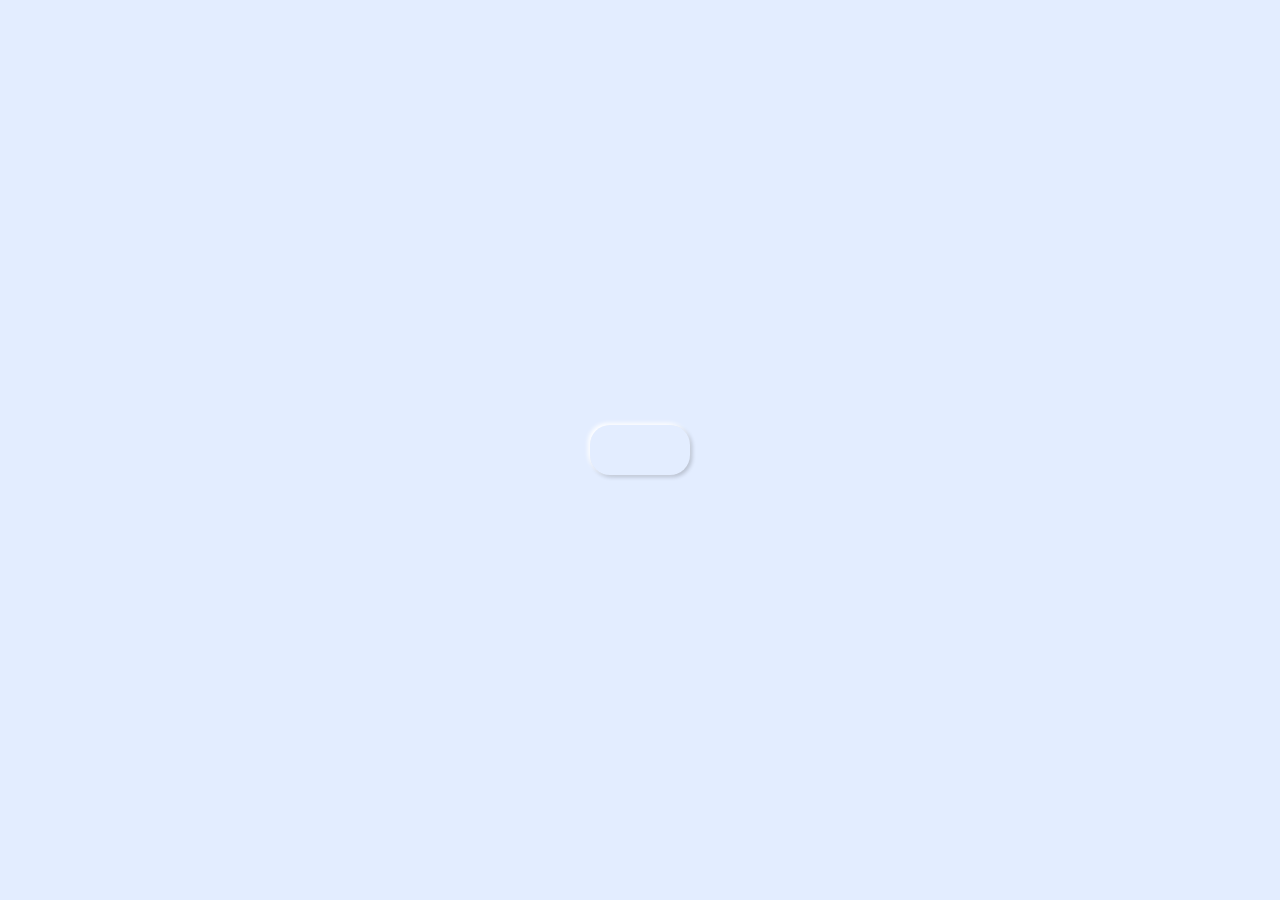
==== calculator/calculator.html @ 4bf5fa18 "push" ====
<!doctype html>
<html lang="en">
<head>
    <meta charset="UTF-8">
    <meta name="viewport"
          content="width=device-width, user-scalable=no, initial-scale=1.0, maximum-scale=1.0, minimum-scale=1.0">
    <meta http-equiv="X-UA-Compatible" content="ie=edge">
    <link type="text/css" rel="stylesheet" href="calculator.css">
    <title>Calculator</title>
</head>
<body>
<!--   <div class="calculator">-->
<!--       <div class="calculator__display">0</div>-->
<!--       <div class="calculator__keys">-->
<!--               <button data-action="add">+</button>-->
<!--               <button data-action="subtract">-</button>-->
<!--               <button data-action="multiply">x</button>-->
<!--               <button data-action="divide">/</button>-->
<!--               <button>7</button>-->
<!--               <button>8</button>-->
<!--               <button>9</button>-->
<!--               <button>4</button>-->
<!--               <button>5</button>-->
<!--               <button>6</button>-->
<!--               <button>1</button>-->
<!--               <button>2</button>-->
<!--               <button>3</button>-->
<!--               <button>0</button>-->
<!--           <button data-action="decimal">.</button>-->
<!--           <button data-action="clear">AC</button>-->
<!--           <button class="key&#45;&#45;equal" data-action="calculate">=</button>-->
<!--       </div>-->
<!--   </div>-->






<div id="test"></div>

</body>
<script src="calculator.js"></script>
</html>
---- calculator/calculator.css ----
* {
    margin: 0;
    padding: 0;
    box-sizing: border-box;
}
body {
    display: flex;
    align-items: center;
    justify-content: center;
    min-height: 100vh;
    background-color: #e3edff;
}
.calculator {
    width: 400px;
    height: 500px;
    background: gray;
    border-top-left-radius: 20px;
    border-top-right-radius: 20px;
}
.calculator__display {
    width: 100%;
    background-color: #222222;
    color: #fff;
    text-align: right;
    height: 100px;
    line-height: 100px;
    padding: 0 10px;
    border-top-left-radius: 20px;
    border-top-right-radius: 20px;
}
.calculator__keys {
    display: grid;
    grid-template-columns: repeat(4, 1fr);
}
.key--operator {
    background-color: #eee;
}
.active {
    background-color: #666666;
}
.calculator__keys > * {
    background-color: #fff;
    text-align: center;
    height: 80px;
    cursor: pointer;
    outline: none;
    border: 1px solid rgba(0,0,0,0.1);
}
.calculator__keys > *:hover {
    background-color: rgba(0,0,0,0.01);
}
.key--equal {
    background-image: linear-gradient(to bottom, #fe886a, #ff7033);
    grid-column: 4;
    height: 320px;
    grid-row: 2 / 6;
}


#test {
    width: 100px;
    height: 50px;
    box-shadow: -2px -2px 4px white,
2px 2px 4px rgba(0,0,0,0.2);
    border-radius: 20px;
}
#test:hover {
    box-shadow:  inset -2px -2px 4px white,
     inset 2px 2px 4px rgba(0,0,0,0.2);
}
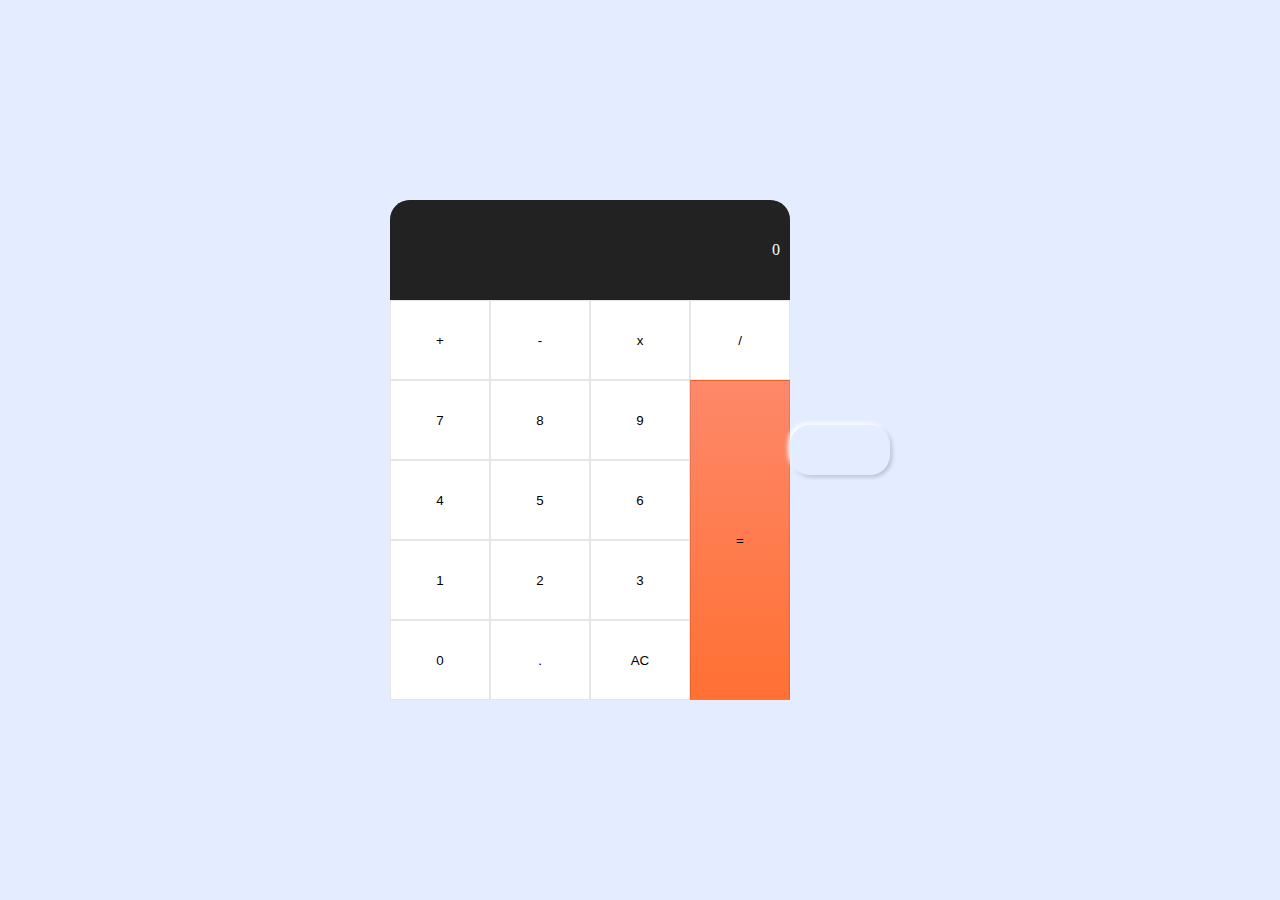
==== commit 6cc337c1: "push" ====
--- a/calculator/calculator.html
+++ b/calculator/calculator.html
@@ -9,28 +9,28 @@
     <title>Calculator</title>
 </head>
 <body>
-<!--   <div class="calculator">-->
-<!--       <div class="calculator__display">0</div>-->
-<!--       <div class="calculator__keys">-->
-<!--               <button data-action="add">+</button>-->
-<!--               <button data-action="subtract">-</button>-->
-<!--               <button data-action="multiply">x</button>-->
-<!--               <button data-action="divide">/</button>-->
-<!--               <button>7</button>-->
-<!--               <button>8</button>-->
-<!--               <button>9</button>-->
-<!--               <button>4</button>-->
-<!--               <button>5</button>-->
-<!--               <button>6</button>-->
-<!--               <button>1</button>-->
-<!--               <button>2</button>-->
-<!--               <button>3</button>-->
-<!--               <button>0</button>-->
-<!--           <button data-action="decimal">.</button>-->
-<!--           <button data-action="clear">AC</button>-->
-<!--           <button class="key&#45;&#45;equal" data-action="calculate">=</button>-->
-<!--       </div>-->
-<!--   </div>-->
+   <div class="calculator">
+       <div class="calculator__display">0</div>
+       <div class="calculator__keys">
+               <button data-action="add">+</button>
+               <button data-action="subtract">-</button>
+               <button data-action="multiply">x</button>
+               <button data-action="divide">/</button>
+               <button>7</button>
+               <button>8</button>
+               <button>9</button>
+               <button>4</button>
+               <button>5</button>
+               <button>6</button>
+               <button>1</button>
+               <button>2</button>
+               <button>3</button>
+               <button>0</button>
+           <button data-action="decimal">.</button>
+           <button data-action="clear">AC</button>
+           <button class="key--equal" data-action="calculate">=</button>
+       </div>
+   </div>
 
 
 
